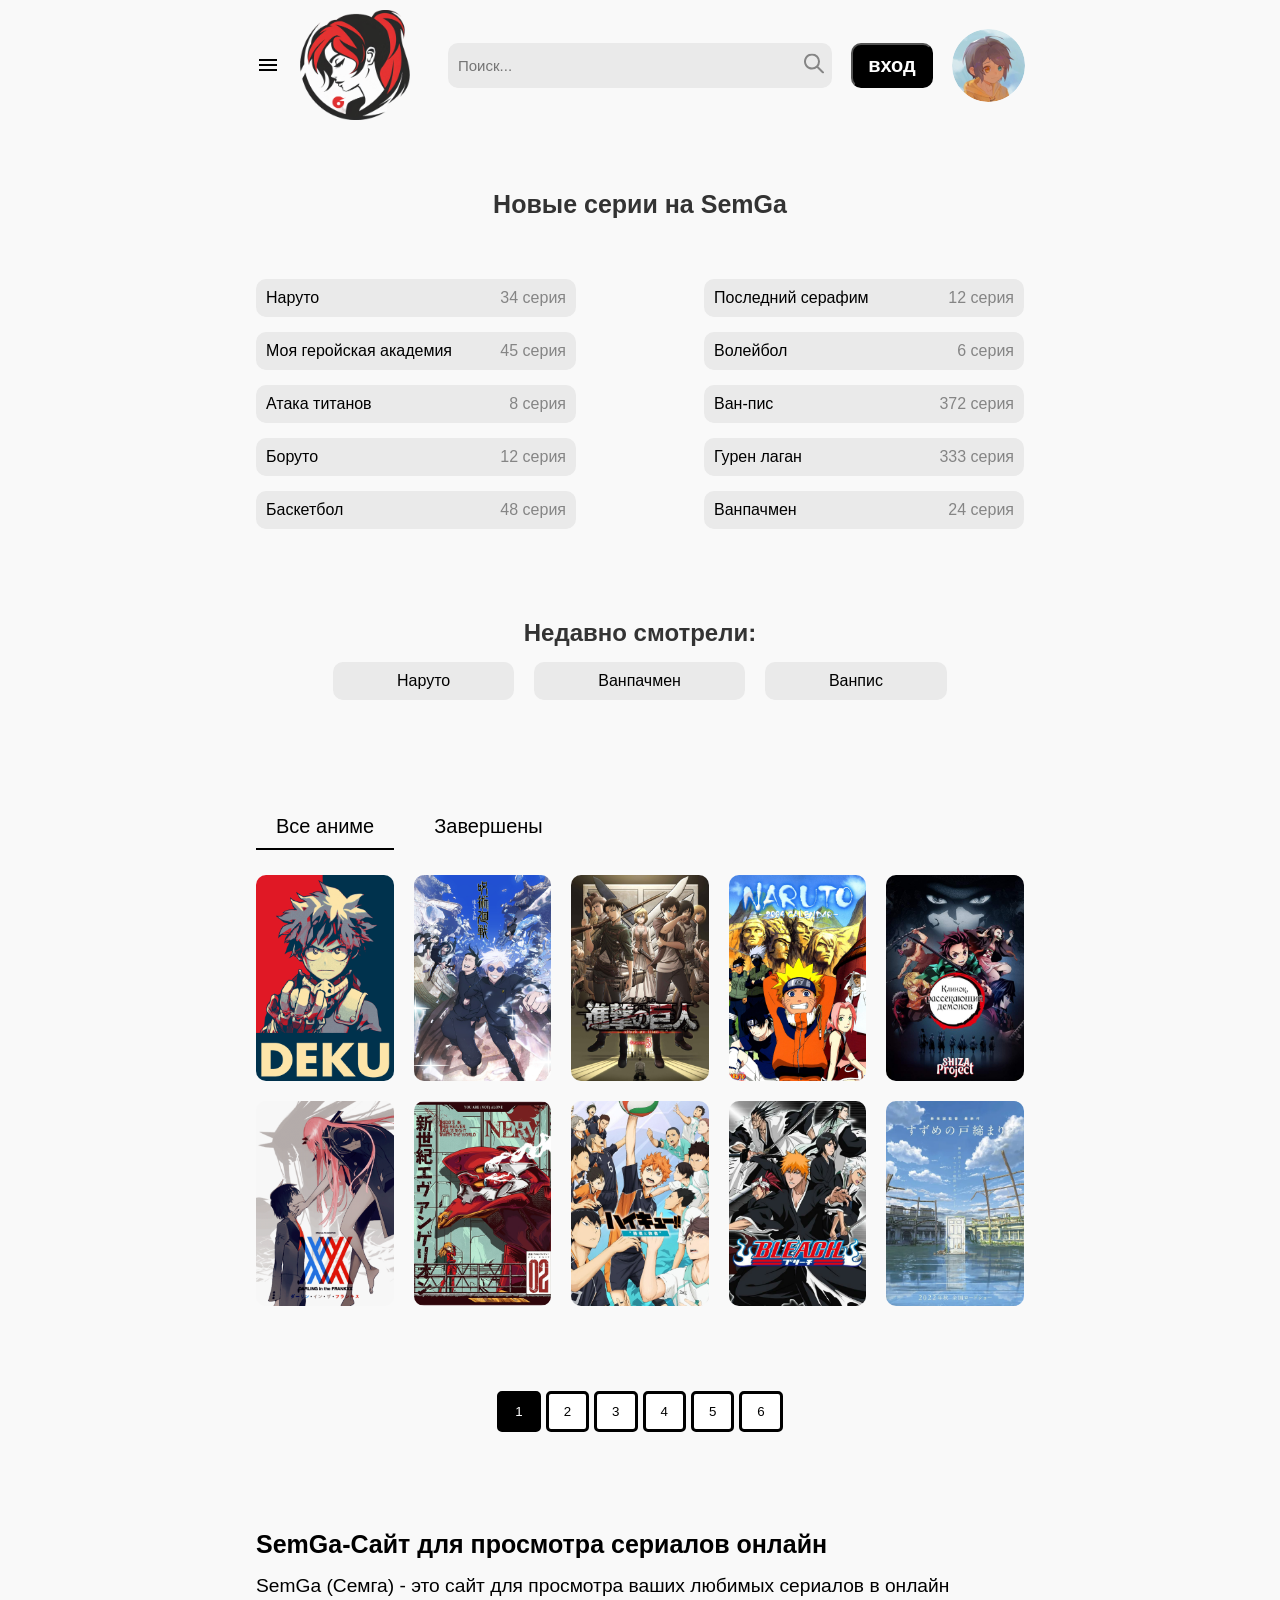
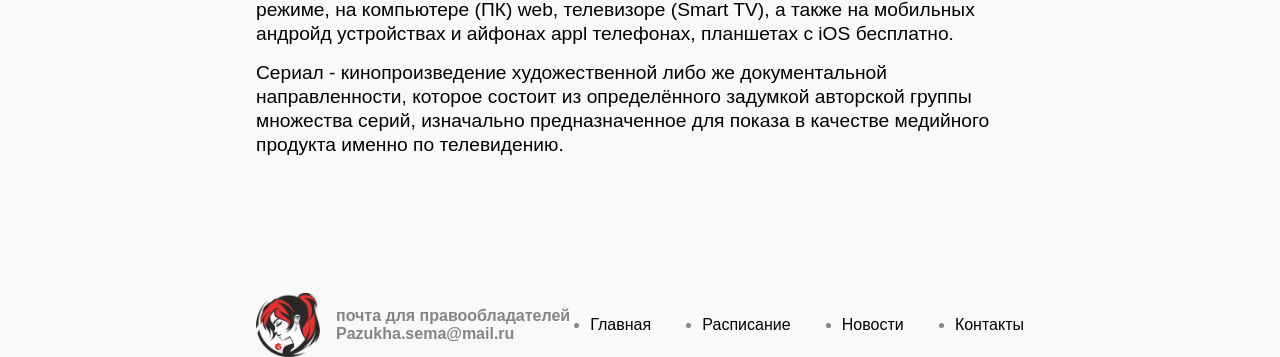
==== index.html @ 70ec9468 "Add files via upload" ====
<!DOCTYPE html>
<html lang="en">
<head>
    <meta charset="UTF-8">
    <meta name="viewport" content="width=device-width, initial-scale=1.0">
    <title>Document</title>
    <link rel="stylesheet" href="css/style.css">
</head>
<body>

<!-- меню сайта  -->
  <header class="header">
    <div style="display: flex; align-items: center; ">
      <svg class="menu-button" xmlns="http://www.w3.org/2000/svg" viewBox="0 0 24 24" width="24" height="24">
        <path d="M3 6h18v2H3V6zm0 5h18v2H3v-2zm0 5h18v2H3v-2z"/>
      </svg>
      <img class="logotip" src="images/1561289d-no-bg-preview (carve.photos) (1).png" alt="logotip">
    </div>
  
    <div style="width: 100%; text-align: center;">
      <div class="search-icon-container">
        <input type="text" placeholder="Поиск...">
        <button class="search-button">
          <svg width="20" height="20" viewBox="0 0 20 20" fill="none" xmlns="http://www.w3.org/2000/svg">
            <path d="M13 13L19 19M8 15C7.08075 15 6.1705 14.8189 5.32122 14.4672C4.47194 14.1154 3.70026 13.5998 3.05025 12.9497C2.40024 12.2997 1.88463 11.5281 1.53284 10.6788C1.18106 9.82951 1 8.91925 1 8C1 7.08075 1.18106 6.1705 1.53284 5.32122C1.88463 4.47194 2.40024 3.70026 3.05025 3.05025C3.70026 2.40024 4.47194 1.88463 5.32122 1.53284C6.1705 1.18106 7.08075 1 8 1C9.85652 1 11.637 1.7375 12.9497 3.05025C14.2625 4.36301 15 6.14348 15 8C15 9.85652 14.2625 11.637 12.9497 12.9497C11.637 14.2625 9.85652 15 8 15Z" stroke="#858585" stroke-width="2" stroke-linecap="round" stroke-linejoin="round"/>
          </svg>
        </button>
      </div>
    </div>
  
    <div style="display: flex; align-items: center;">
      <button class="button">вход</button>
      <img class="avatar" src="img/2g7pgIB5vvY 1.png"  alt="avatar">
    </div>
  </header>
<!-- основное содержимое -->
    <main>
      <!-- секця с новыми сериями -->
        <section class="newVideo">
                <h1>Новые серии на SemGa</h1>
            <div class="centered-content">
                <div class="button-columns">
                        <a href="kotolog.html">Наруто <span>34 серия</span></a>
                        <a href="kotolog.html">Последний серафим <span>12 серия</span></a>
                        <a href="kotolog.html">Моя геройская академия <span>45 серия</span></a>
                        <a href="kotolog.html">Волейбол <span>6 серия</span></a>
                        <a href="kotolog.html">Атака титанов <span>8 серия</span></a>

                        <a href="kotolog.html">Ван-пис <span>372 серия</span></a>
                        <a href="kotolog.html">Боруто <span>12 серия</span></a>
                        <a href="kotolog.html">Гурен лаган <span>333 серия</span></a>
                        <a href="kotolog.html">Баскетбол <span>48 серия</span></a>
                        <a href="kotolog.html">Ванпачмен <span>24 серия</span></a>
                </div>
                </div>
            </div>
        </section>
        <!-- секция с недавно смотрели -->
        <section>
            <div class="Nedavno-Smotreli">
                <h1>Недавно смотрели:</h1>
                <div class="button-columns3">
                  <a class="button" href="#">Наруто</a>
                  <a class="button" href="#">Ванпачмен</a>
                  <a class="button" href="#">Ванпис</a>
                </div>           
            </div>
        </section>
        <!-- Выбор катагорий -->
        <section class="image-secti">
          <div class="image-row">
            <div class="filter-container">
              <button class="filter-button active" id="all-button">Все аниме</button>
              <button class="filter-button " id="completed-button">Завершены</button>
            </div>
            <!-- Котолог_1 -->
            <div class="image-conect">
                    <a href="#" class="item-poster">
                      <img src="images/МГА 1.png" alt="image">
                      <div class="overlay"><span>Моя геройская академия</span></div>
                    </a>
                    <a href="#" class="item-poster">
                      <img src="images/МБ 1.png" alt="image">
                      <div class="overlay"><span>Магическая битва</span></div>
                    </a>
                    <a href="#" class="item-poster">
                      <img src="images/АОТ 1.png" alt="image">
                      <div class="overlay"><span>Атака титанов</span></div>
                    </a>
                    <a href="#" class="item-poster">
                      <img src="images/наруто 1.png" alt="image">
                      <div class="overlay"><span>Наруто</span></div>
                    </a>
                    <a href="#" class="item-poster">
                      <img src="images/КРД 1.png" alt="image">
                      <div class="overlay"><span>Клинок рассекающий демонов</span></div>
                    </a>
                    <a href="#" class="item-poster">
                      <img src="images/милый во франксе 1.png" alt="image">
                      <div class="overlay"><span>Милый во Франксе</span></div>
                    </a>
                    <a href="#" class="item-poster">
                      <img src="images/ЕВА 1.png" alt="image">
                      <div class="overlay"><span>Евангелион</span></div>
                    </a>
                    <a href="#" class="item-poster">
                      <img src="images/волейбол 1.png" alt="image">
                      <div class="overlay"><span>Волейбол</span></div>
                    </a>
                    <a href="#" class="item-poster">
                      <img src="images/блич 1.png" alt="image">
                      <div class="overlay"><span>Блич</span></div>
                    </a>
                    <a href="#" class="item-poster">
                      <img src="images/6689027557 1.png" alt="image">
                      <div class="overlay"><span>Судзумэ закрывающая двери</span></div>
                    </a>
                </div>
            </div>


            <!-- ПАГИНАТООООР -->
            <div class="pagination-container">
                <div class="pagination">
                  <button id="prev-page" class="pagination-button">
                    <svg xmlns="http://www.w3.org/2000/svg" width="24" height="24" viewBox="0 0 24 24" fill="none" stroke="currentColor" stroke-width="2" stroke-linecap="round" stroke-linejoin="round" class="feather feather-chevron-left"><polyline points="15 18 9 12 15 6"></polyline></svg>
                  </button>
          
                  <button class="pagination-button" id="page-1">1</button>
                  <button class="pagination-button" id="page-2">2</button>
                  <button class="pagination-button" id="page-3">3</button>
                  <button class="pagination-button" id="page-4">4</button>
                  <button class="pagination-button" id="page-5">5</button>
                  <button class="pagination-button" id="page-6">6</button>
                  <button class="pagination-button" id="page-7">7</button>
                  <button class="pagination-button" id="page-8">8</button>
                  <button class="pagination-button" id="page-9">9</button>
                  <button class="pagination-button" id="page-10">10</button>
              
                  <button id="next-page" class="pagination-button">
                    <svg xmlns="http://www.w3.org/2000/svg" width="24" height="24" viewBox="0 0 24 24" fill="none" stroke="currentColor" stroke-width="2" stroke-linecap="round" stroke-linejoin="round" class="feather feather-chevron-right"><polyline points="9 18 15 12 9 6"></polyline></svg>
                  </button>
                </div>
              </div>
        </section>
        <!-- Информация о сайте -->
        <section>
          <div class="footer-text">
            <strong>SemGa-Сайт для просмотра сериалов онлайн</strong>
            <br>
            <p>SemGa (Семга) - это сайт для просмотра ваших любимых сериалов в онлайн режиме, на компьютере (ПК) web, телевизоре (Smart TV),
              а также на мобильных андройд устройствах и айфонах appl телефонах, планшетах с iOS бесплатно.</p>

            <p>Сериал - кинопроизведение художественной либо же документальной направленности, 
            которое состоит из определённого задумкой авторской группы множества серий, 
            изначально предназначенное для показа в качестве медийного продукта именно по телевидению.</p> 
          </div>
          <br>
          <br>
        </section>
    </main>
    <!-- Подвал -->
    <footer>
      <img src="images/1561289d-no-bg-preview (carve.photos) (1).png" alt="#">
      <strong>почта для правообладателей Pazukha.sema@mail.ru</strong>
      <div>
        <ul>
          <li>
            <a href="">Главная</a>
          </li>
          <li>
            <a href="">Расписание</a>
          </li>
          <li>
            <a href="">Новости</a>
          </li>
          <li>
            <a href="">Контакты</a>
          </li>
        </ul>
      </div>
    <footer>

<!-- подключение скрипта JS -->
    <script src="js/app.js"></script>
</body>
</html>
---- css/style.css ----
* {
    margin: 0;
    padding: 0;
    box-sizing: border-box;
}
a{
  text-decoration: none;
  color: #000000;
  
}
main{
  margin-top: 60px;
}

.header {
  margin: 30px, 5%;
  display: grid;
  grid-template-columns: 1fr 2fr 1fr;
  
  align-items: center;
  padding: 10px 0;
}

@media screen and (max-width: 1000px) {
  .header {
    grid-template-columns: 1fr;
    justify-items: center;
  }
}

body{
  padding:0 20vw;
}

.logotip {
  width: 110px;
  height: 110px;
  margin-left: 20px;
}

.menu-button {
  background: none;
  border: none;
  cursor: pointer;
}

.search-icon-container {
  position: relative;
  width: 100%;
  margin: 0 auto;
}

.search-icon-container input {
  border: none;
  outline: none;
  width: 100%;
  max-width: 770px;
  height: 45px;
  border-radius: 10px;
  font-size: 15px;
  background-color: #EAEAEA;
  padding-left: 10px;
  padding-right:10px;
  margin-right: 10px;
}

.search-button {
  position: absolute;
  right: 8px;
  top: 50%;
  transform: translateY(-50%);
  border: none;
  background-color: transparent;
  cursor: pointer;
}

button.button {
  margin: 0px 10% 0px 10%;
  padding: 0 15px;
  width: 96px;
  height: 45px;
  background-color: black;
  color: white;
  border-radius: 10px;
  font-size: 20px;
  font-weight: bold;
  transition: background-color 0.3s;
}

button.button:hover {
  background-color: #ffffff;
  color: black;
}

.avatar {
    width: 73px;
    height: 73px;
    border-radius: 50%;
}
.newVideo h1 {
    font-size: 25px;
    font-weight: bold;
    margin-bottom: 60px;
    text-align: center;
}



.button-columns {
    display: grid;
    grid-template-columns: repeat(2, 1fr);
    row-gap: 15px;
    column-gap: 10vw;

}

@media screen and (max-width: 600px) {
  .button-columns{
    grid-template-columns: 1fr;
  }
  
}

.styled-button:hover {
    background: #e0e0e0;
}


.button-column a:hover {
    background: #CFCFCF;
}

.button-column a span {
    color: #858585;
    position: absolute;
    right: 10px;
    top: 50%;
    transform: translateY(-50%);
}

body {
    font-family: Arial, sans-serif;
    background-color: #f9f9f9;
    color: #333;
}


.newVideo h1 {
    font-size: 25px;
    font-weight: bold;
}

.newVideo {
    text-align: center;
}


.styled-button:hover {
    background: #e0e0e0; 
}

.button-columns a {
    display: block;
    padding: 10px 10px;
    background: #EAEAEA;
    color: #000000;
    border-radius: 10px;
    text-decoration: none;
    text-align: left;
    position: relative;
}

.button-columns a:hover {
    background: #CFCFCF;
}

.button-columns a span {
    color: #858585;
    position: absolute;
    right: 10px;
    top: 50%;
    transform: translateY(-50%);
}


.Nedavno-Smotreli {
    text-align: center;
    padding: 90px 0;
}

.button-columns3 {
    display: flex;
    justify-content: center;
    gap: 20px;
    padding: 15px 0;
}

.button-columns3 a{
    background: #EAEAEA;
    border-radius: 10px;
    padding: 10px 5vw;

}

.button-columns3 a:hover {
    background: #CFCFCF;
}

.overlay {
    position: absolute;
    top: 0;
    left: 0;
    transform: scale(1.1);
    font-size: 20px;
    opacity: 0;
    transition: opacity 1s;
}

.overlay span{
  opacity: 0;
   color: white;
   text-align: center;
   padding: 10px;
}

.overlay:hover span{
  opacity: 1;
}

.item-poster:hover .overlay {
    opacity: 1;
    background-color: rgba(0, 0, 0, 0.5);
    width: 100%;
    height: 100%;
    display: grid;
    align-items: center;
    justify-items: center;

}

.item-poster {
  border-radius: 10px;
  position: relative;
  overflow: hidden;
}

.item-poster img {
    transition: transform 0.2s;
}

.item-poster:hover img {
    transform: scale(1.1);
}

.image-conect {  
  display: grid;
  grid-template-columns: repeat(5, 1fr);
  grid-template-rows: repeat(2, auto);
  gap: 20px;
  padding: 25px 0;
}


  
.image-conect a img{
  object-fit: cover;
  width: 100%;
  height: 100%;
}

/* .item-poster::after {
    content: '';
    position: absolute;
    top: 0;
    left: 0;
    width: 150%;
    height: 150%;
    background-color: rgba(0, 0, 0, 0.5);
    opacity: 0;
    transition: opacity 0.2s;
} */

/* .item-poster:hover::after {
    opacity: 1;
} */

/* ПАГИНАТООООР */

.pagination-container {
    display: flex;
    justify-content: center;
    gap: 5px;
    margin-top: 60px;
  }
.pagination {
  display: flex;
  justify-content: center;
  gap: 5px;
  width: 100%;
  font-size: 1.2rem;
}
.pagination-button {
  background-color: white;
  color: black;
  border: 3px solid black;
  padding: 10px 15px;
  cursor: pointer;
  border-radius: 5px;
  transition: all 0.3s ease;
  animation: pulse 0.3s ease-in-out;
}
.pagination-button:hover {
  background-color: #CFCFCF;
}
.pagination-button.active {
  background-color: black;
  color: white;
}
#prev-page, #next-page {
  padding: 0;
  width: 30px;
  height: 30px;
  border-radius: 50%;
}



/* АНИМАЦИЯЯЯЯЯЯЯЯЯЯЯЯЯЯЯ */

.animated {
    animation: pulse 0.3s ease-in-out;
  }
  
  @keyframes pulse {
    0% {
      transform: scale(1);
    }
    50% {
      transform: scale(1.1);
    }
    100% {
      transform: scale(1);
    }
  }


.footer-text {
  text-align: left;
  margin-top: 100px;
  margin-bottom: 100px;
  font-size: 1.2rem;
  line-height: 1.5rem;
  color: rgb(0, 0, 0);
}

.footer-text strong{
  font-size: 25px;
  font-weight: bold;
  margin-bottom: 30px;
}

.footer-text p{
  margin-top: 15px;

}


footer {
  color: #858585;
  display: grid;
  grid-template-columns: 80px repeat(2,1fr);
  align-items: center;
}

footer strong{
  justify-self: start;
}

footer img{
  width: 64px;
  height: 64px;
}
footer div ul{
  display: flex;
  justify-self: end;
  column-gap: 4vw;
}

footer div ul li a{
  text-decoration: none;
}


.filter-container {
  display: flex;
  align-items: center;
  gap: 20px;
}

.filter-button {
  border: none;
  background-color: transparent;
  cursor: pointer;
  font-size: 20px;
  color: #000;
  padding: 10px 20px;
  border-bottom: 2px solid transparent;
}

.filter-button:hover {
  color: #333;
}

.filter-button.active {
  color: #000;
  border-color: #000;
}
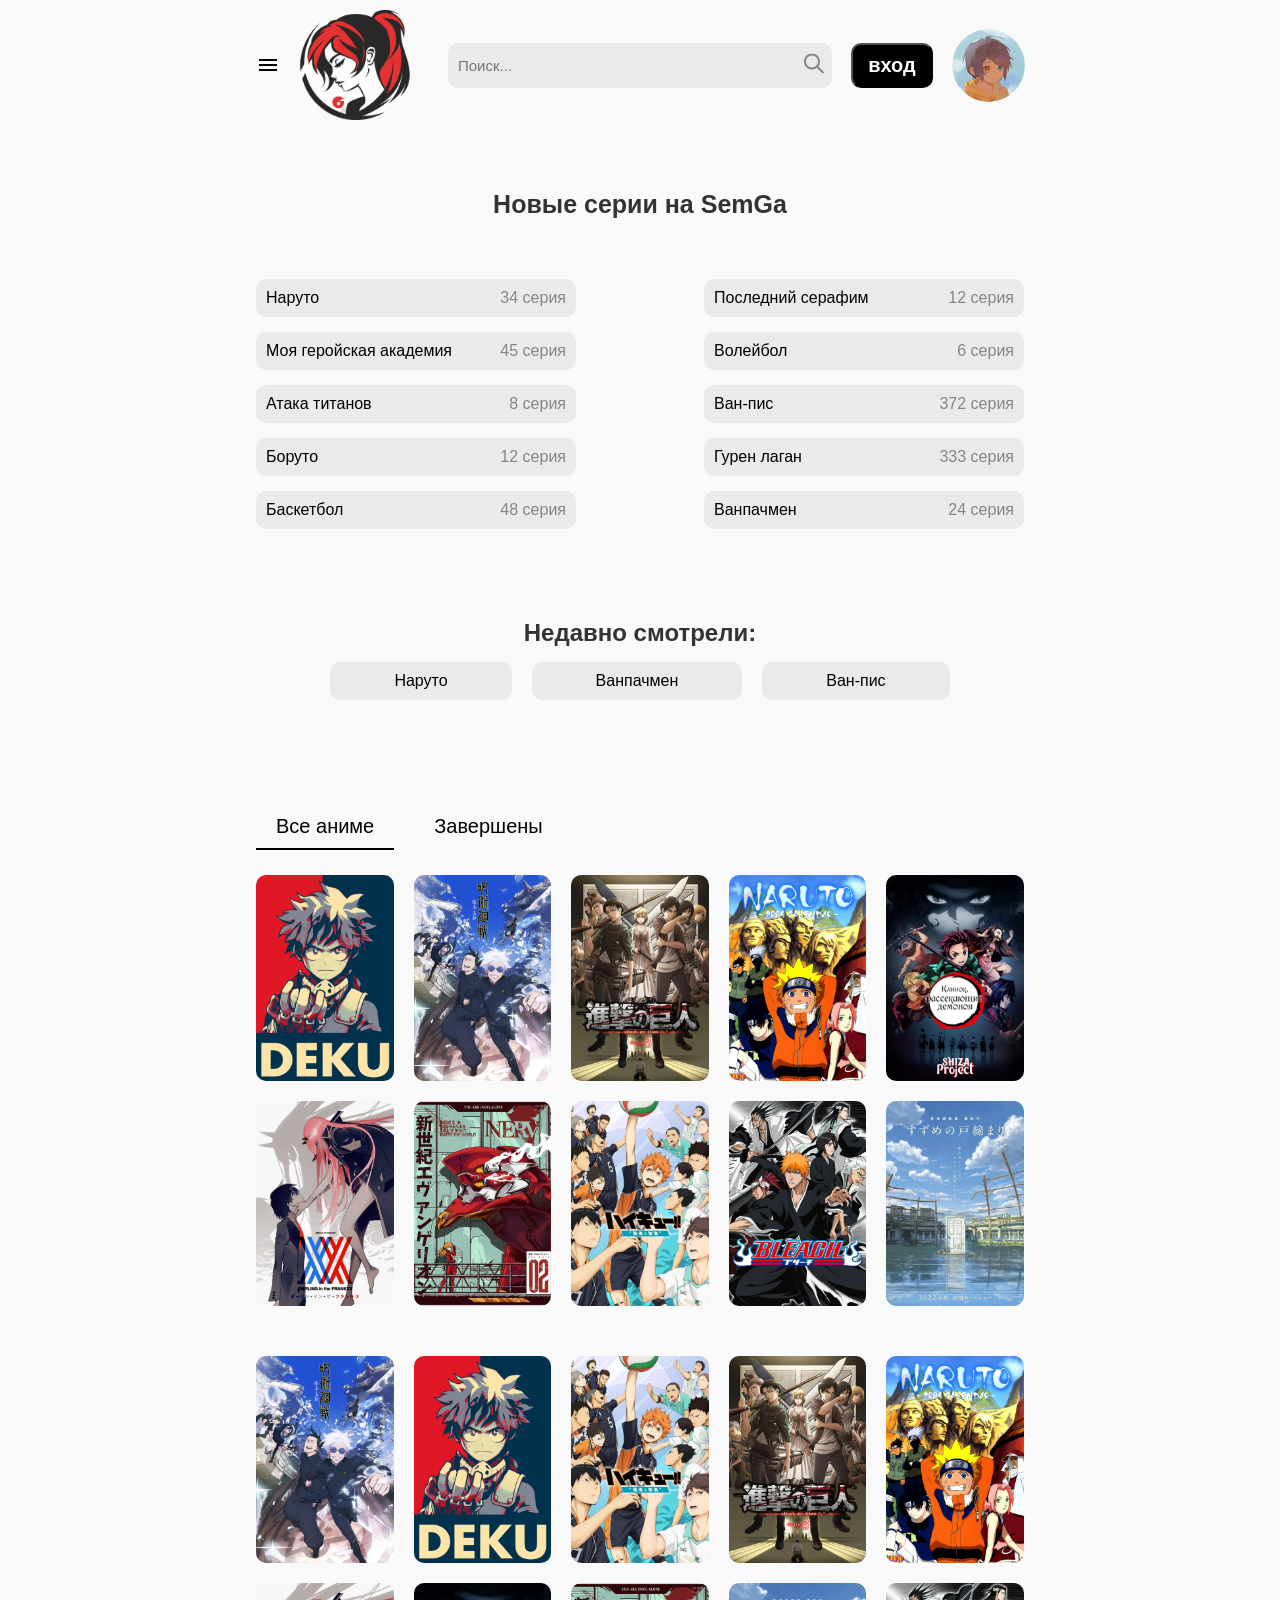
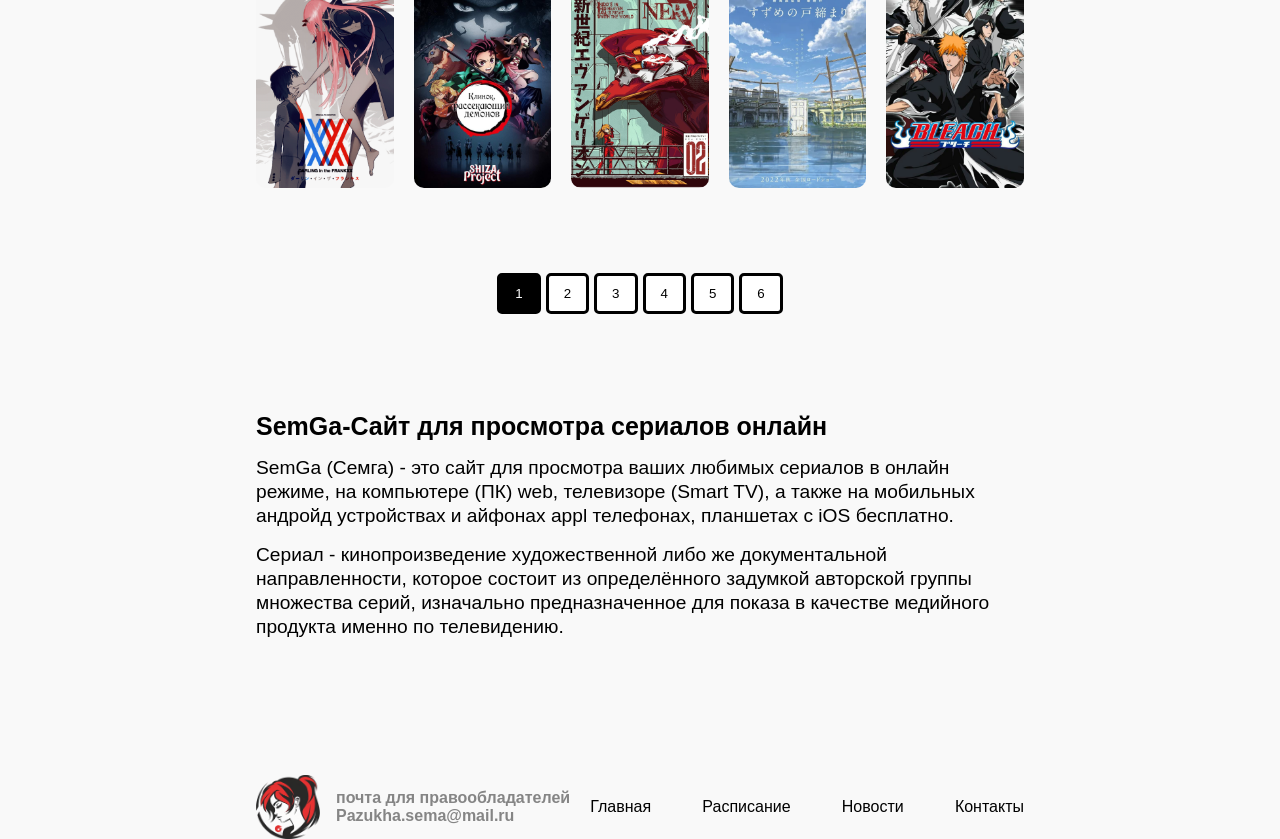
==== commit 2764abe8: "Add files via upload" ====
--- a/index.html
+++ b/index.html
@@ -62,7 +62,7 @@
                 <div class="button-columns3">
                   <a class="button" href="#">Наруто</a>
                   <a class="button" href="#">Ванпачмен</a>
-                  <a class="button" href="#">Ванпис</a>
+                  <a class="button" href="#">Ван-пис</a>
                 </div>           
             </div>
         </section>
@@ -117,8 +117,51 @@
                     </a>
                 </div>
             </div>
-
-
+            
+            <!-- Котолог_2 -->
+            <div class="image-conect">
+              <a href="#" class="item-poster" data-category="завершено">
+                <img src="images/МБ 1.png" alt="image">
+                <div class="overlay"><span>Магическая битва</span></div>
+              </a>
+              <a href="#" class="item-poster" data-category="завершено">
+                <img src="images/МГА 1.png" alt="image">
+                <div class="overlay"><span>Моя геройская академия</span></div>
+              </a>
+              <a href="#" class="item-poster" data-category="завершено">
+                <img src="images/волейбол 1.png" alt="image">
+                <div class="overlay"><span>Волейбол</span></div>
+              </a>
+              <a href="#" class="item-poster" data-category="завершено">
+                <img src="images/АОТ 1.png" alt="image">
+                <div class="overlay"><span>Атака титанов</span></div>
+              </a>
+              <a href="#" class="item-poster" data-category="завершено">
+                <img src="images/наруто 1.png" alt="image">
+                <div class="overlay"><span>Наруто</span></div>
+              </a>
+              <a href="#" class="item-poster" data-category="завершено">
+                <img src="images/милый во франксе 1.png" alt="image">
+                <div class="overlay"><span>Милый во Франксе</span></div>
+              </a>
+              <a href="#" class="item-poster" data-category="завершено">
+                <img src="images/КРД 1.png" alt="image">
+                <div class="overlay"><span>Клинок рассекающий демонов</span></div>
+              </a>
+              <a href="#" class="item-poster" data-category="завершено">
+                <img src="images/ЕВА 1.png" alt="image">
+                <div class="overlay"><span>Евангелион</span></div>
+              </a>
+              <a href="#" class="item-poster" data-category="завершено">
+                <img src="images/6689027557 1.png" alt="image">
+                <div class="overlay"><span>Судзумэ закрывающая двери</span></div>
+              </a>
+              <a href="#" class="item-poster" data-category="завершено">
+                <img src="images/блич 1.png" alt="image">
+                <div class="overlay"><span>Блич</span></div>
+              </a>
+          </div>
+      </div>
             <!-- ПАГИНАТООООР -->
             <div class="pagination-container">
                 <div class="pagination">
--- a/css/style.css
+++ b/css/style.css
@@ -6,8 +6,12 @@
 a{
   text-decoration: none;
   color: #000000;
-  
-}
+}
+li{
+  list-style: none;
+}
+
+
 main{
   margin-top: 60px;
 }
@@ -384,11 +388,10 @@
   display: flex;
   justify-self: end;
   column-gap: 4vw;
-}
-
-footer div ul li a{
   text-decoration: none;
-}
+
+}
+
 
 
 .filter-container {
